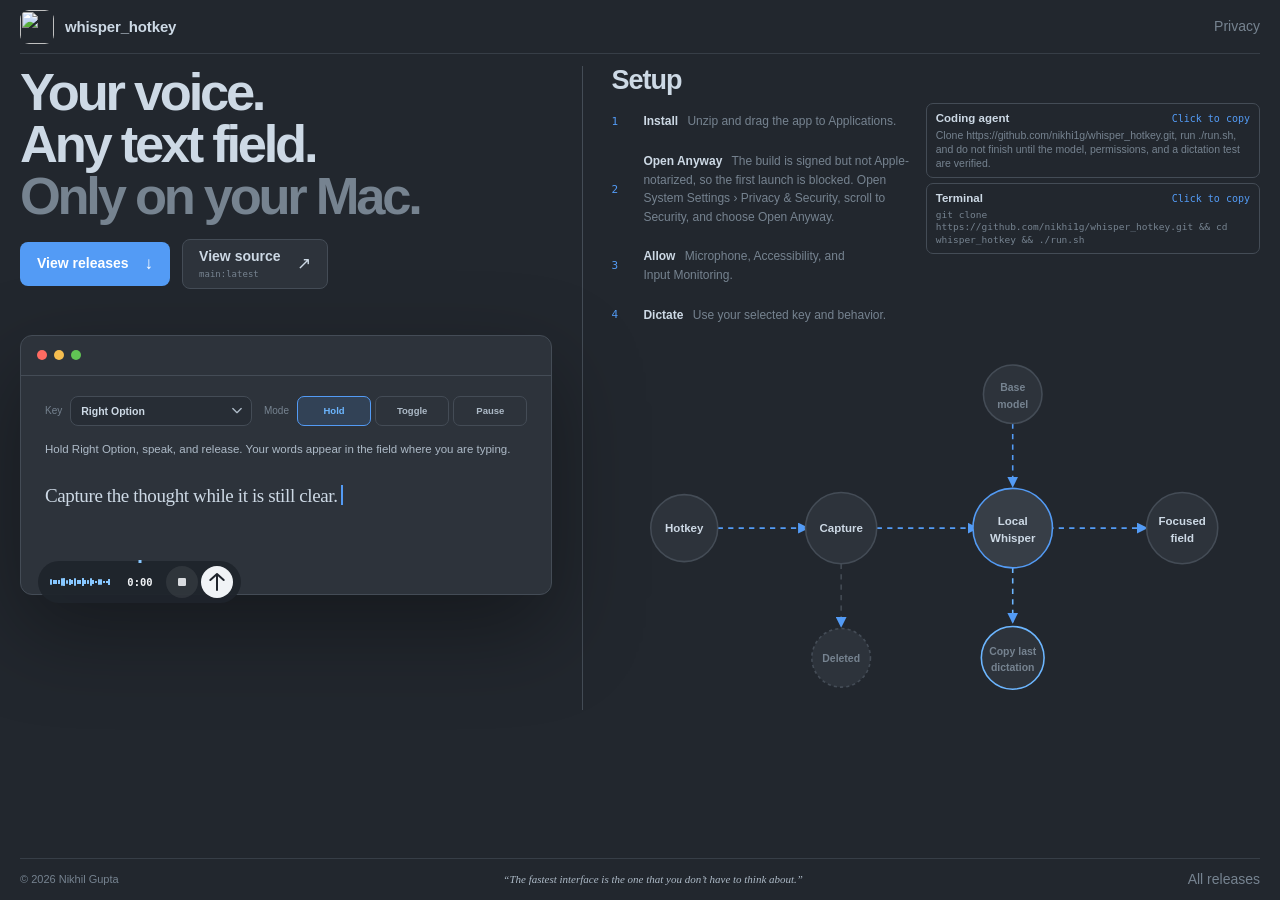
==== site/index.html @ 8dbf5172 "release: 3.2.3 publishes an installable download macOS 15 and later block an unnotarized disk image " ====
<!doctype html>
<html lang="en">
<head>
  <meta charset="utf-8">
  <meta name="viewport" content="width=device-width, initial-scale=1">
  <meta name="theme-color" content="#22272e">
  <meta name="description" content="Private, local hold-to-dictate for Apple Silicon Macs. Download whisper_hotkey for macOS or view the source on GitHub.">
  <meta property="og:title" content="whisper_hotkey: private local dictation for macOS">
  <meta property="og:description" content="Hold a key, speak, and insert text anywhere. Audio never leaves your Mac.">
  <meta property="og:type" content="website">
  <meta property="og:url" content="https://nikhi1g.github.io/whisper_hotkey/">
  <meta property="og:image" content="https://nikhi1g.github.io/whisper_hotkey/assets/icon.png">
  <title>whisper_hotkey: private local dictation for macOS</title>
  <link rel="icon" href="./assets/icon.png">
  <link rel="stylesheet" href="./styles.css?v=compact-23">
  <script src="./app.js?v=compact-23" defer></script>
</head>
<body>
  <a class="skip-link" href="#main">Skip to content</a>
  <header class="site-header" aria-label="Primary navigation">
    <a class="brand" href="./" aria-label="whisper_hotkey home">
      <img src="./assets/icon.png" alt="" width="34" height="34">
      <span>whisper_hotkey</span>
    </a>
    <nav>
      <a href="https://github.com/nikhi1g/whisper_hotkey/blob/main/purpose.md" target="_blank" rel="noopener noreferrer">Privacy</a>
    </nav>
  </header>

  <main class="page-shell" id="main">
    <section class="hero" aria-labelledby="hero-title">
      <div class="hero-copy">
        <h1 id="hero-title">Your voice.<br>Any text field.<br><span>Only on your Mac.</span></h1>
        <div class="hero-actions">
          <a class="button button-primary" data-download-button href="https://github.com/nikhi1g/whisper_hotkey/releases" target="_blank" rel="noopener noreferrer">
            <span data-download-label>View releases</span>
            <span class="button-arrow" aria-hidden="true">↓</span>
          </a>
          <a class="button button-secondary source-button" data-source-button href="https://github.com/nikhi1g/whisper_hotkey/tree/main" target="_blank" rel="noopener noreferrer">
            <span class="source-label">View source <small data-source-revision>main:latest</small></span>
            <span class="button-arrow" aria-hidden="true">↗</span>
          </a>
        </div>
      </div>

      <div class="product-stage" aria-label="Interactive whisper_hotkey dictation demo">
        <div class="document-window">
          <div class="window-bar" aria-hidden="true">
            <span></span><span></span><span></span>
          </div>
          <div class="document-body">
            <div class="demo-settings" aria-label="Demo settings">
              <div class="key-field">
                <span>Key</span>
                <div class="key-picker" data-key-picker>
                  <button class="key-trigger" data-demo-key type="button" aria-label="Dictation key" aria-haspopup="listbox" aria-expanded="false" aria-controls="demo-key-options">
                    <span data-demo-key-label>Right Option</span>
                    <svg viewBox="0 0 12 8" aria-hidden="true"><path d="m1 1 5 5 5-5"></path></svg>
                  </button>
                  <ul class="key-options" data-demo-key-options id="demo-key-options" role="listbox" aria-label="Dictation key" hidden>
                    <li data-hotkey-option="right-option" role="option" aria-selected="true" tabindex="-1">Right Option</li>
                    <li data-hotkey-option="right-command" role="option" aria-selected="false" tabindex="-1">Right Command</li>
                    <li data-hotkey-option="left-command" role="option" aria-selected="false" tabindex="-1">Left Command</li>
                    <li data-hotkey-option="right-shift" role="option" aria-selected="false" tabindex="-1">Right Shift</li>
                    <li data-hotkey-option="left-shift" role="option" aria-selected="false" tabindex="-1">Left Shift</li>
                    <li data-hotkey-option="left-option" role="option" aria-selected="false" tabindex="-1">Left Option</li>
                    <li data-hotkey-option="right-control" role="option" aria-selected="false" tabindex="-1">Right Control</li>
                    <li data-hotkey-option="left-control" role="option" aria-selected="false" tabindex="-1">Left Control</li>
                    <li data-hotkey-option="caps-lock" role="option" aria-selected="false" tabindex="-1">Caps Lock</li>
                    <li data-hotkey-option="fn-globe" role="option" aria-selected="false" tabindex="-1">Fn / Globe</li>
                  </ul>
                </div>
              </div>
              <div class="mode-field">
                <span>Mode</span>
                <div class="mode-chips" role="radiogroup" aria-label="Input behavior">
                  <button type="button" data-demo-behavior="hold" role="radio" aria-checked="true">Hold</button>
                  <button type="button" data-demo-behavior="toggle" role="radio" aria-checked="false">Toggle</button>
                  <button type="button" data-demo-behavior="pause" role="radio" aria-checked="false">Pause</button>
                </div>
              </div>
            </div>
            <p class="demo-instruction" data-demo-instruction>
              Hold Right Option, speak, and release. Your words appear in the field where you are typing.
            </p>
            <p class="typed-line" aria-live="polite"><span data-demo-output>Capture the thought while it is still clear.</span><span class="caret"></span></p>
          </div>
        </div>
        <div class="listening-badge is-listening" data-demo-badge role="group" aria-label="Listening. Use Stop and Insert or Send.">
          <span class="badge-marker" aria-hidden="true"></span>
          <svg class="activity-trail" viewBox="0 0 203 42" preserveAspectRatio="none" aria-hidden="true">
            <path pathLength="100" d="M101.5.75H182a20.25 20.25 0 0 1 0 40.5H21a20.25 20.25 0 0 1 0-40.5h80.5Z"></path>
          </svg>
          <span class="waveform" aria-hidden="true">
            <b></b><b></b><b></b><b></b><b></b><b></b><b></b><b></b>
            <b></b><b></b><b></b><b></b><b></b><b></b><b></b><b></b>
            <b></b><b></b><b></b><b></b><b></b><b></b><b></b>
          </span>
          <span class="timer" data-demo-timer>0:00</span>
          <button class="hud-control hud-stop" data-demo-stop type="button" aria-label="Stop and insert"><i aria-hidden="true"></i></button>
          <button class="hud-control hud-send" data-demo-send type="button" aria-label="Send and insert a new line">
            <svg viewBox="0 0 32 32" focusable="false">
              <path d="M16 24V8M9.3 14L16 8l6.7 6"></path>
            </svg>
          </button>
        </div>
      </div>
    </section>

    <section class="overview" id="how-it-works" aria-labelledby="overview-title">
      <div class="overview-copy">
        <h2 id="overview-title">Setup</h2>
        <div class="setup-paths">
          <ol class="compact-steps">
            <li><span>1</span><p><strong>Install</strong> Unzip and drag the app to Applications.</p></li>
            <li><span>2</span><p><strong>Open Anyway</strong> The build is signed but not Apple-notarized, so the first launch is blocked. Open System Settings &rsaquo; Privacy &amp; Security, scroll to Security, and choose Open Anyway.</p></li>
            <li><span>3</span><p><strong>Allow</strong> Microphone, Accessibility, and Input Monitoring.</p></li>
            <li><span>4</span><p><strong>Dictate</strong> Use your selected key and behavior.</p></li>
          </ol>
          <div class="quick-options" aria-label="Copyable setup options">
            <button class="copy-option" type="button" data-copy-option>
              <span class="copy-option-header"><strong>Coding agent</strong><span data-copy-state aria-live="polite">Click to copy</span></span>
              <span data-copy-content>Clone https://github.com/nikhi1g/whisper_hotkey.git, run ./run.sh, and do not finish until the model, permissions, and a dictation test are verified.</span>
            </button>
            <button class="copy-option" type="button" data-copy-option>
              <span class="copy-option-header"><strong>Terminal</strong><span data-copy-state aria-live="polite">Click to copy</span></span>
              <code data-copy-content>git clone https://github.com/nikhi1g/whisper_hotkey.git &amp;&amp; cd whisper_hotkey &amp;&amp; ./run.sh</code>
            </button>
          </div>
        </div>
      </div>

      <div class="system-graph" id="privacy">
        <svg viewBox="0 0 620 350" role="img" aria-labelledby="graph-title graph-description">
          <title id="graph-title">Local dictation data flow</title>
          <desc id="graph-description">The selected hotkey starts temporary capture. Local Whisper uses the bundled model and inserts text into the focused field. Temporary audio is deleted. When enabled in Settings, Copy Last Dictation provides a clipboard fallback using only the latest successful transcript, kept in memory until the app quits.</desc>
          <defs>
            <marker id="graph-arrow" viewBox="0 0 8 8" refX="7" refY="4" markerWidth="7" markerHeight="7" orient="auto-start-reverse">
              <path d="M0 0L8 4L0 8Z"></path>
            </marker>
          </defs>
          <g class="graph-edges">
            <path d="M102 176H188"></path>
            <path d="M254 176H350"></path>
            <path d="M418 176H512"></path>
            <path d="M384 76V136"></path>
            <path class="graph-edge-muted" d="M220 210V270"></path>
            <path class="graph-edge-fallback" d="M384 214V266"></path>
          </g>
          <g class="graph-node" transform="translate(70 176)">
            <circle r="32"></circle><text y="4">Hotkey</text>
          </g>
          <g class="graph-node" transform="translate(220 176)">
            <circle r="34"></circle><text y="4">Capture</text>
          </g>
          <g class="graph-node graph-node-primary" transform="translate(384 176)">
            <circle r="38"></circle><text y="-3">Local</text><text y="13">Whisper</text>
          </g>
          <g class="graph-node" transform="translate(546 176)">
            <circle r="34"></circle><text y="-3">Focused</text><text y="13">field</text>
          </g>
          <g class="graph-node graph-node-small" transform="translate(384 48)">
            <circle r="28"></circle><text y="-3">Base</text><text y="13">model</text>
          </g>
          <g class="graph-node graph-node-small graph-node-muted" transform="translate(220 300)">
            <circle r="28"></circle><text y="4">Deleted</text>
          </g>
          <g class="graph-node graph-node-small graph-node-fallback" transform="translate(384 300)">
            <circle r="30"></circle><text y="-3">Copy last</text><text y="13">dictation</text>
          </g>
        </svg>
      </div>
    </section>
  </main>

  <footer>
    <span>© <span id="year"></span> Nikhil Gupta</span>
    <span class="footer-center">
      <em>“The fastest interface is the one that you don’t have to think about.”</em>
    </span>
    <a href="https://github.com/nikhi1g/whisper_hotkey/releases" target="_blank" rel="noopener noreferrer">All releases</a>
  </footer>
</body>
</html>
---- site/styles.css ----
:root {
  color-scheme: dark;
  --bg: #22272e;
  --surface: #2d333b;
  --surface-strong: #373e47;
  --line: #444c56;
  --line-soft: #373e47;
  --text: #cdd9e5;
  --muted: #768390;
  --accent: #539bf5;
  --accent-strong: #6cb6ff;
  --green: #57ab5a;
  --content: 1280px;
  font-family: -apple-system, BlinkMacSystemFont, "SF Pro Display", "Segoe UI", sans-serif;
  font-synthesis: none;
}

* { box-sizing: border-box; }

html { scroll-behavior: smooth; }

body {
  margin: 0;
  height: 100vh;
  min-height: 0;
  display: grid;
  grid-template-rows: 54px minmax(0, 1fr) 42px;
  overflow: hidden;
  background: var(--bg);
  color: var(--text);
  font-size: 16px;
  line-height: 1.55;
  -webkit-font-smoothing: antialiased;
}

a { color: inherit; }

.skip-link {
  position: fixed;
  z-index: 20;
  top: 12px;
  left: 12px;
  padding: 10px 14px;
  background: var(--text);
  color: var(--bg);
  transform: translateY(-150%);
}

.skip-link:focus { transform: translateY(0); }

.visually-hidden {
  position: absolute;
  width: 1px;
  height: 1px;
  padding: 0;
  margin: -1px;
  overflow: hidden;
  clip: rect(0, 0, 0, 0);
  white-space: nowrap;
  border: 0;
}

.site-header {
  width: min(calc(100% - 40px), var(--content));
  height: 54px;
  margin: 0 auto;
  display: flex;
  align-items: center;
  justify-content: space-between;
  border-bottom: 1px solid var(--line-soft);
}

.brand {
  display: inline-flex;
  align-items: center;
  gap: 11px;
  color: var(--text);
  font-size: 15px;
  font-weight: 650;
  letter-spacing: -0.01em;
  text-decoration: none;
}

.brand img { border-radius: 9px; }

nav { display: flex; gap: 24px; }

nav a,
footer a {
  color: var(--muted);
  font-size: 14px;
  text-decoration: none;
  transition: color 160ms ease;
}

nav a:hover,
nav a:focus-visible,
footer a:hover { color: var(--text); }

.page-shell {
  width: min(calc(100% - 40px), var(--content));
  min-height: 0;
  margin: 0 auto;
  padding: 12px 0;
  display: grid;
  grid-template-columns: minmax(390px, .88fr) minmax(440px, 1.12fr);
  align-content: start;
  align-items: start;
  gap: 30px;
  overflow: visible;
}

.hero {
  min-width: 0;
  min-height: 0;
  display: flex;
  flex-direction: column;
}

.hero-copy {
  position: relative;
  z-index: 2;
}

h1,
h2,
h3,
p { text-wrap: pretty; }

h1 {
  max-width: 650px;
  margin: 0;
  font-size: clamp(42px, 4.1vw, 62px);
  font-weight: 720;
  line-height: .99;
  letter-spacing: -.062em;
}

h1 span { color: #768390; }

.hero-actions {
  display: flex;
  align-items: center;
  gap: 12px;
  margin-top: 17px;
}

.button {
  min-height: 44px;
  padding: 0 16px;
  display: inline-flex;
  align-items: center;
  justify-content: center;
  gap: 16px;
  border: 1px solid transparent;
  border-radius: 8px;
  font-size: 14px;
  font-weight: 650;
  text-decoration: none;
  transition: background 160ms ease, border-color 160ms ease, color 160ms ease;
}

.button:focus-visible,
nav a:focus-visible { outline: 2px solid var(--accent); outline-offset: 4px; }

.button-primary { background: #539bf5; color: #fff; }
.button-primary:hover { background: #6cb6ff; }
.button-secondary { border-color: var(--line); background: #2d333b; color: #cdd9e5; }
.button-secondary:hover { border-color: #768390; background: #373e47; }
.button-arrow { font-size: 17px; }
.source-button { min-height: 50px; }
.source-label { display: flex; align-items: flex-start; flex-direction: column; line-height: 1.1; }
.source-label small { margin-top: 4px; color: var(--muted); font: 500 9px ui-monospace, SFMono-Regular, Menlo, monospace; }

.product-stage {
  position: relative;
  width: 100%;
  height: clamp(270px, 36vh, 330px);
  min-height: 270px;
  flex: none;
  margin-top: 14px;
  display: grid;
  grid-template-columns: minmax(0, 1fr);
  place-items: center;
}

.document-window {
  position: relative;
  min-width: 0;
  width: 100%;
  max-width: 580px;
  min-height: 260px;
  border: 1px solid #444c56;
  border-radius: 12px;
  background: #2d333b;
  color: #cdd9e5;
  box-shadow: 0 35px 90px rgb(0 0 0 / 36%);
}

.window-bar {
  height: 40px;
  padding: 0 16px;
  display: flex;
  align-items: center;
  gap: 7px;
  border-bottom: 1px solid #444c56;
}

.window-bar span { width: 10px; height: 10px; border-radius: 50%; background: #636e7b; }
.window-bar span:first-child { background: #ff6b62; }
.window-bar span:nth-child(2) { background: #f5bd4f; }
.window-bar span:nth-child(3) { background: #61c454; }
.window-bar b { margin-left: auto; margin-right: auto; color: #768390; font-size: 12px; font-weight: 600; }

.document-body { padding: 20px 24px 70px; }
.demo-settings { display: grid; grid-template-columns: minmax(0, .88fr) minmax(0, 1.12fr); align-items: center; gap: 12px; }
.key-field,
.mode-field { min-width: 0; display: flex; align-items: center; gap: 8px; color: var(--muted); font-size: 10px; }
.key-picker { position: relative; min-width: 0; flex: 1; }
.key-trigger {
  width: 100%;
  height: 30px;
  padding: 0 30px 0 10px;
  border: 1px solid var(--line);
  border-radius: 8px;
  background: #272d35;
  color: var(--text);
  font: 600 10.5px -apple-system, BlinkMacSystemFont, "SF Pro Text", sans-serif;
  text-align: left;
  cursor: pointer;
  transition: background 150ms ease, border-color 150ms ease, box-shadow 150ms ease;
}
.key-trigger svg { position: absolute; top: 50%; right: 10px; width: 10px; height: 7px; pointer-events: none; transform: translateY(-50%); transition: transform 150ms ease; }
.key-trigger path { fill: none; stroke: #adbac7; stroke-width: 1.6; stroke-linecap: round; stroke-linejoin: round; }
.key-trigger:hover { border-color: var(--muted); background: #2d333b; }
.key-trigger:focus-visible { outline: 2px solid var(--accent); outline-offset: 2px; }
.key-trigger[aria-expanded="true"] { border-color: var(--accent); background: #2d333b; box-shadow: 0 0 0 3px rgb(83 155 245 / 10%); }
.key-trigger[aria-expanded="true"] svg { transform: translateY(-50%) rotate(180deg); }
.key-options {
  position: absolute;
  z-index: 12;
  top: calc(100% + 6px);
  left: 0;
  width: max(100%, 162px);
  max-height: min(310px, 52vh);
  margin: 0;
  padding: 5px;
  overflow-y: auto;
  border: 1px solid var(--line);
  border-radius: 10px;
  background: rgb(39 45 53 / 98%);
  box-shadow: 0 18px 45px rgb(0 0 0 / 42%), 0 0 0 1px rgb(255 255 255 / 2%);
  list-style: none;
  transform-origin: top left;
  animation: key-menu-in 130ms cubic-bezier(.22, 1, .36, 1);
  scrollbar-width: thin;
  scrollbar-color: var(--line) transparent;
}
.key-options[hidden] { display: none; }
.key-options li {
  position: relative;
  min-height: 27px;
  padding: 5px 28px 5px 9px;
  display: flex;
  align-items: center;
  border-radius: 6px;
  color: #adbac7;
  font: 550 10.5px -apple-system, BlinkMacSystemFont, "SF Pro Text", sans-serif;
  cursor: pointer;
  outline: none;
}
.key-options li::after {
  content: "";
  position: absolute;
  right: 10px;
  width: 6px;
  height: 3px;
  border-bottom: 1.5px solid var(--accent-strong);
  border-left: 1.5px solid var(--accent-strong);
  opacity: 0;
  transform: translateY(-1px) rotate(-45deg);
}
.key-options li:hover,
.key-options li:focus-visible { background: var(--surface-strong); color: var(--text); }
.key-options li[aria-selected="true"] { background: rgb(83 155 245 / 14%); color: var(--accent-strong); }
.key-options li[aria-selected="true"]::after { opacity: 1; }
@keyframes key-menu-in { from { opacity: 0; transform: translateY(-4px) scale(.985); } to { opacity: 1; transform: translateY(0) scale(1); } }
.mode-chips { min-width: 0; flex: 1; display: grid; grid-template-columns: repeat(3, minmax(0, 1fr)); gap: 4px; }
.mode-chips button {
  height: 30px;
  padding: 0 7px;
  border: 1px solid var(--line);
  border-radius: 7px;
  background: transparent;
  color: #adbac7;
  font: 600 9.5px -apple-system, BlinkMacSystemFont, "SF Pro Text", sans-serif;
  cursor: pointer;
  transition: background 150ms ease, border-color 150ms ease, color 150ms ease;
}
.mode-chips button:hover { border-color: var(--muted); color: var(--text); }
.mode-chips button[aria-checked="true"] { border-color: var(--accent); background: rgb(83 155 245 / 14%); color: var(--accent-strong); }
.mode-chips button:focus-visible { outline: 2px solid var(--accent); outline-offset: 2px; }
.mode-chips button:disabled { border-color: var(--line-soft); color: #636e7b; cursor: not-allowed; opacity: .55; }
.demo-instruction {
  min-height: 2.8em;
  margin: 15px 0 10px;
  color: #adbac7;
  font-size: 11.5px;
  line-height: 1.4;
}
.typed-line { max-width: 450px; margin: 0; font-family: ui-serif, Georgia, serif; font-size: 19px; line-height: 1.35; letter-spacing: -.02em; }
.caret { display: inline-block; width: 2px; height: 1.08em; margin-left: 3px; vertical-align: -3px; background: #539bf5; }

.listening-badge {
  position: absolute;
  z-index: 3;
  bottom: 24px;
  left: 18px;
  width: 203px;
  height: 42px;
  padding: 0 8px;
  display: grid;
  grid-template-columns: 68px 46px 32px 32px;
  align-items: center;
  gap: 3px;
  border-radius: 21px;
  background: rgb(31 36 44 / 95%);
}

.badge-marker { position: absolute; top: -1px; left: 50%; width: 3px; height: 3px; background: #87c7ff; transform: translateX(-50%); }
.activity-trail { position: absolute; inset: 0; width: 100%; height: 100%; overflow: visible; opacity: 0; pointer-events: none; }
.activity-trail path {
  fill: none;
  stroke: #87c7ff;
  stroke-width: 1.25;
  stroke-linecap: round;
  stroke-dasharray: 3.4 96.6;
  vector-effect: non-scaling-stroke;
}
.listening-badge.is-cycle-progress .badge-marker { opacity: 0; }
.listening-badge.is-cycle-progress .activity-trail { opacity: 1; }
.listening-badge.is-cycle-progress.is-trail-complete .badge-marker { opacity: 1; }
.listening-badge.is-cycle-progress.is-trail-complete .activity-trail { opacity: 0; }
.listening-badge.is-cycle-progress .activity-trail path {
  animation-name: trail-flow;
  animation-duration: var(--demo-trail-duration, 1110ms);
  animation-timing-function: linear;
  animation-iteration-count: 1;
  animation-fill-mode: forwards;
}
.listening-badge.is-transcribing .hud-control { pointer-events: none; }
.waveform { width: 68px; height: 20px; display: flex; align-items: center; justify-content: center; gap: 1.05px; transform-origin: center; transition: transform 150ms ease; }
.waveform.is-silent { transform: scaleY(.12); }
.waveform b {
  width: 1.6px;
  height: 18px;
  flex: 0 0 1.6px;
  border-radius: 1px;
  background: #87c7ff;
  transform: scaleY(var(--wave-a, .3));
  transform-origin: center;
  animation: waveform-noise var(--wave-duration, 760ms) linear infinite;
  animation-delay: var(--wave-delay, 0ms);
  will-change: transform;
}
.timer { color: #f0f3f6; font: 600 10.5px ui-monospace, SFMono-Regular, Menlo, monospace; text-align: center; }

.hud-control { width: 32px; height: 32px; padding: 0; display: grid; place-items: center; border: 0; border-radius: 50%; cursor: pointer; transition: background 120ms ease, opacity 120ms ease, transform 120ms ease; }
.hud-stop { background: rgb(240 243 246 / 8%); }
.hud-stop:hover { background: rgb(240 243 246 / 14%); }
.hud-stop i { width: 8px; height: 8px; border-radius: 1.3px; background: rgb(240 243 246 / 88%); }
.hud-send { background: #f0f3f6; }
.hud-send:hover { background: #fff; }
.hud-control:focus-visible { outline: 2px solid var(--accent); outline-offset: 2px; }
.hud-control.is-pressed { transform: scale(.86); }
.hud-send svg { width: 32px; height: 32px; }
.hud-send path { fill: none; stroke: #1f242c; stroke-width: 2; stroke-linecap: round; stroke-linejoin: round; }

.overview {
  min-width: 0;
  min-height: 0;
  padding-left: 28px;
  display: flex;
  flex-direction: column;
  gap: 12px;
  border-left: 1px solid var(--line);
}

h2 { margin: 0; font-size: 27px; font-weight: 690; line-height: 1.05; letter-spacing: -.035em; }

.setup-paths { margin-top: 10px; display: grid; grid-template-columns: minmax(0, 1fr) minmax(0, 1.12fr); align-items: start; gap: 16px; }
.compact-steps { margin: 0; padding: 0; display: grid; gap: 5px; list-style: none; }
.compact-steps li { display: grid; grid-template-columns: 24px 1fr; gap: 8px; align-items: center; padding: 8px 0; }
.compact-steps span { color: var(--accent); font: 11px ui-monospace, SFMono-Regular, Menlo, monospace; }
.compact-steps p { margin: 0; color: var(--muted); font-size: 12px; }
.compact-steps strong { margin-right: 6px; color: var(--text); }

.quick-options { margin-top: -1px; display: grid; gap: 5px; }
.copy-option {
  width: 100%;
  padding: 7px 9px;
  border: 1px solid var(--line);
  border-radius: 7px;
  background: transparent;
  color: var(--muted);
  font: inherit;
  font-size: 10.5px;
  line-height: 1.3;
  text-align: left;
  cursor: pointer;
  transition: border-color 160ms ease, background 160ms ease;
}
.copy-option:hover { border-color: var(--muted); background: rgb(205 217 229 / 3%); }
.copy-option:focus-visible { outline: 2px solid var(--accent); outline-offset: 3px; }
.copy-option-header { margin-bottom: 3px; display: flex; align-items: center; justify-content: space-between; gap: 12px; }
.copy-option-header strong { color: var(--text); font-size: 11.5px; }
.copy-option-header span { color: var(--accent); font: 10px ui-monospace, SFMono-Regular, Menlo, monospace; }
.copy-option code { display: block; color: var(--muted); font: 9.5px/1.3 ui-monospace, SFMono-Regular, Menlo, monospace; overflow-wrap: anywhere; }

.system-graph { min-width: 0; min-height: 0; flex: none; }
.system-graph svg { width: 100%; height: auto; display: block; }
.graph-edges path { fill: none; stroke: var(--accent); stroke-width: 1.5; marker-end: url(#graph-arrow); stroke-dasharray: 5 5; animation: graph-flow 1.8s linear infinite; }
.graph-edges .graph-edge-muted { stroke: var(--line); }
.graph-edges .graph-edge-fallback { stroke: var(--accent-strong); }
#graph-arrow path { fill: var(--accent); }
.graph-node circle { fill: var(--surface); stroke: var(--line); stroke-width: 1.5; }
.graph-node-primary circle { fill: var(--surface-strong); stroke: var(--accent); }
.graph-node-muted circle { stroke-dasharray: 3 3; }
.graph-node-fallback circle { stroke: var(--accent-strong); }
.graph-node text { fill: var(--text); font: 600 11px -apple-system, BlinkMacSystemFont, "Segoe UI", sans-serif; text-anchor: middle; }
.graph-node-small text { fill: var(--muted); font-size: 10px; }
footer {
  width: min(calc(100% - 40px), var(--content));
  min-height: 42px;
  margin: 0 auto;
  display: grid;
  grid-template-columns: auto minmax(0, 1fr) auto;
  align-items: center;
  gap: 22px;
  border-top: 1px solid var(--line-soft);
  color: #768390;
  font-size: 11px;
}

.footer-center { min-width: 0; display: grid; justify-items: center; line-height: 1.25; text-align: center; }
.footer-center em { color: #adbac7; font-family: ui-serif, Georgia, serif; font-size: 11px; }
.footer-center small { color: var(--muted); font-size: 8.5px; }

@keyframes graph-flow { to { stroke-dashoffset: -20; } }
@keyframes trail-flow {
  0% { stroke-dashoffset: 0; opacity: 1; }
  99.8% { opacity: 1; }
  100% { stroke-dashoffset: -100; opacity: 0; }
}
@keyframes waveform-noise {
  0%, 100% { transform: scaleY(var(--wave-a, .3)); }
  17% { transform: scaleY(var(--wave-b, .76)); }
  34% { transform: scaleY(var(--wave-c, .42)); }
  52% { transform: scaleY(var(--wave-d, .92)); }
  71% { transform: scaleY(var(--wave-e, .36)); }
  87% { transform: scaleY(var(--wave-f, .68)); }
}

@media (max-width: 920px) {
  body { height: auto; min-height: 100vh; display: block; overflow: auto; }
  .page-shell { width: min(calc(100% - 40px), var(--content)); padding: 0; display: block; overflow: visible; }
  .hero { padding: 52px 0; }
  .product-stage { min-height: 360px; }
  .overview { padding: 48px 0; gap: 30px; border-top: 1px solid var(--line); border-left: 0; }
  .overview-copy { max-width: 680px; }
  .setup-paths { gap: 24px; }
  .compact-steps li { padding: 12px 0; }
  .compact-steps p { font-size: 14px; }
  .system-graph { width: 100%; max-width: 680px; min-height: 390px; }
  .system-graph svg { height: auto; }
  footer { min-height: 74px; }
}

@media (max-width: 640px) {
  body { overflow-x: hidden; }
  .site-header { height: 64px; }
  nav a:first-child { display: none; }
  h1 { max-width: 100%; font-size: clamp(42px, 12.5vw, 50px); letter-spacing: -.055em; }
  .page-shell { width: min(calc(100% - 32px), var(--content)); }
  .hero { padding: 44px 0 42px; }
  .hero-actions { align-items: stretch; flex-direction: column; }
  .button { width: 100%; }
  .product-stage { min-height: 370px; margin-top: 18px; }
  .document-window { min-height: 300px; }
  .document-body { padding: 22px 20px 76px; }
  .demo-settings { grid-template-columns: 1fr; gap: 8px; }
  .key-field,
  .mode-field { justify-content: space-between; }
  .key-picker,
  .mode-chips { width: min(230px, calc(100% - 44px)); flex: 0 1 auto; }
  .demo-instruction { font-size: 12px; }
  .typed-line { font-size: 19px; }
  .listening-badge { left: 10px; bottom: 30px; }
  .overview { min-height: 0; padding: 44px 0; }
  .setup-paths { grid-template-columns: 1fr; }
  .system-graph { margin: 0 -10px; }
  footer { padding: 28px 0; display: flex; align-items: flex-start; flex-direction: column; }
  .footer-center { justify-items: start; text-align: left; }
}

@media (min-width: 921px) and (max-height: 700px) {
  body { grid-template-rows: 50px minmax(0, 1fr) 32px; }
  .site-header { height: 50px; }
  .page-shell { padding: 8px 0; gap: 24px; }
  h1 { font-size: clamp(36px, 3.6vw, 48px); }
  .hero-actions { margin-top: 10px; }
  .button { min-height: 38px; font-size: 12px; }
  .product-stage { height: 220px; min-height: 220px; margin-top: 8px; }
  .document-window { min-height: 210px; }
  .window-bar { height: 32px; }
  .document-body { padding: 13px 20px 56px; }
  .demo-instruction { min-height: 2.4em; margin: 8px 0 5px; font-size: 9.5px; }
  .typed-line { font-size: 15px; }
  .listening-badge { bottom: 12px; transform: scale(.9); transform-origin: left bottom; }
  .overview { padding-left: 24px; gap: 8px; }
  h2 { font-size: 23px; }
  .compact-steps { margin-top: 6px; }
  .compact-steps li { padding: 5px 0; }
  .system-graph { width: min(100%, 560px); align-self: center; }
  footer { min-height: 32px; }
}

@media (prefers-reduced-motion: reduce) {
  html { scroll-behavior: auto; }
  *, *::before, *::after { animation-duration: .01ms !important; animation-iteration-count: 1 !important; transition-duration: .01ms !important; }
}
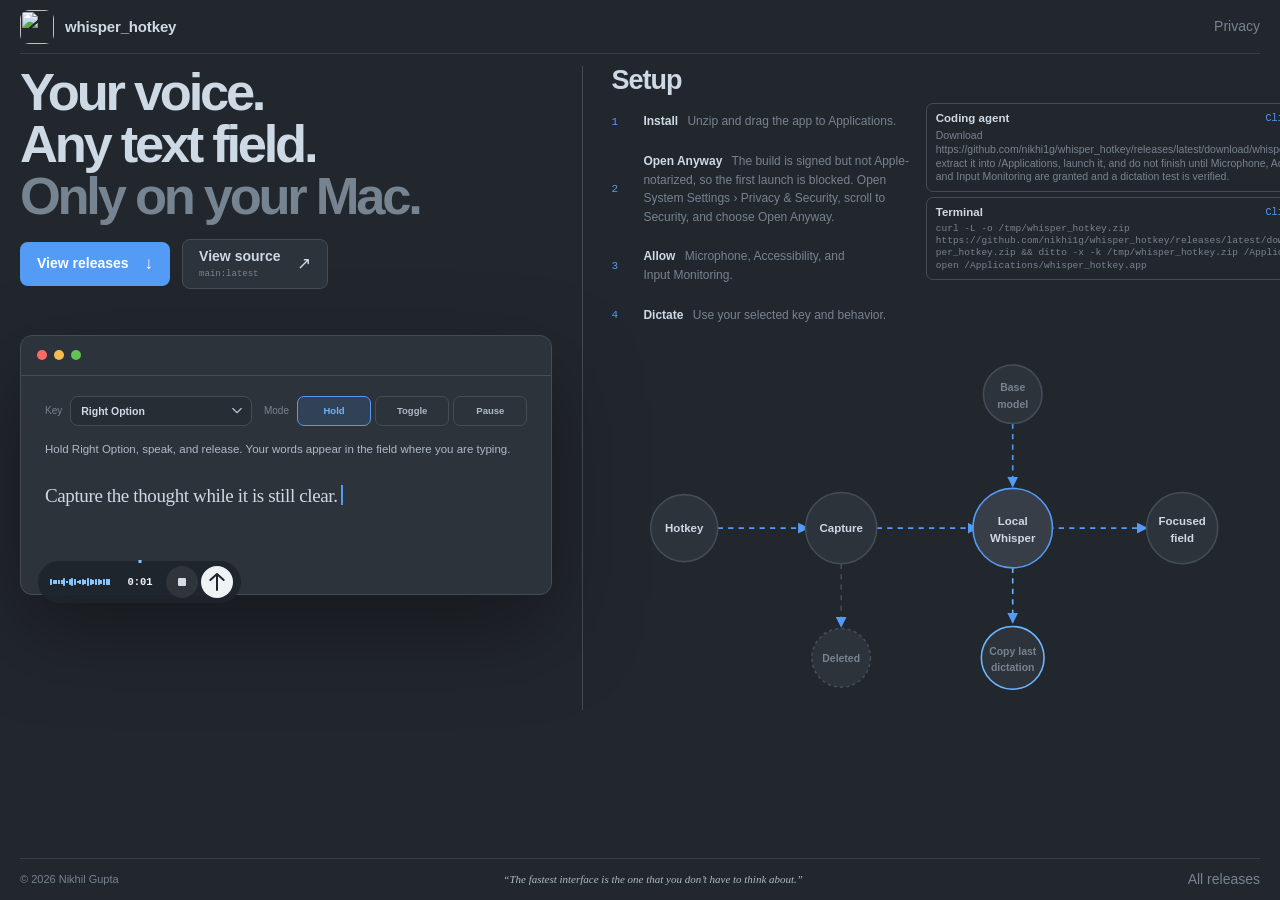
==== commit 4fc30e48: "site: point the setup options at the direct download The two copyable setup options described the so" ====
--- a/site/index.html
+++ b/site/index.html
@@ -120,11 +120,11 @@
           <div class="quick-options" aria-label="Copyable setup options">
             <button class="copy-option" type="button" data-copy-option>
               <span class="copy-option-header"><strong>Coding agent</strong><span data-copy-state aria-live="polite">Click to copy</span></span>
-              <span data-copy-content>Clone https://github.com/nikhi1g/whisper_hotkey.git, run ./run.sh, and do not finish until the model, permissions, and a dictation test are verified.</span>
+              <span data-copy-content>Download https://github.com/nikhi1g/whisper_hotkey/releases/latest/download/whisper_hotkey.zip, extract it into /Applications, launch it, and do not finish until Microphone, Accessibility, and Input Monitoring are granted and a dictation test is verified.</span>
             </button>
             <button class="copy-option" type="button" data-copy-option>
               <span class="copy-option-header"><strong>Terminal</strong><span data-copy-state aria-live="polite">Click to copy</span></span>
-              <code data-copy-content>git clone https://github.com/nikhi1g/whisper_hotkey.git &amp;&amp; cd whisper_hotkey &amp;&amp; ./run.sh</code>
+              <code data-copy-content>curl -L -o /tmp/whisper_hotkey.zip https://github.com/nikhi1g/whisper_hotkey/releases/latest/download/whisper_hotkey.zip &amp;&amp; ditto -x -k /tmp/whisper_hotkey.zip /Applications &amp;&amp; open /Applications/whisper_hotkey.app</code>
             </button>
           </div>
         </div>
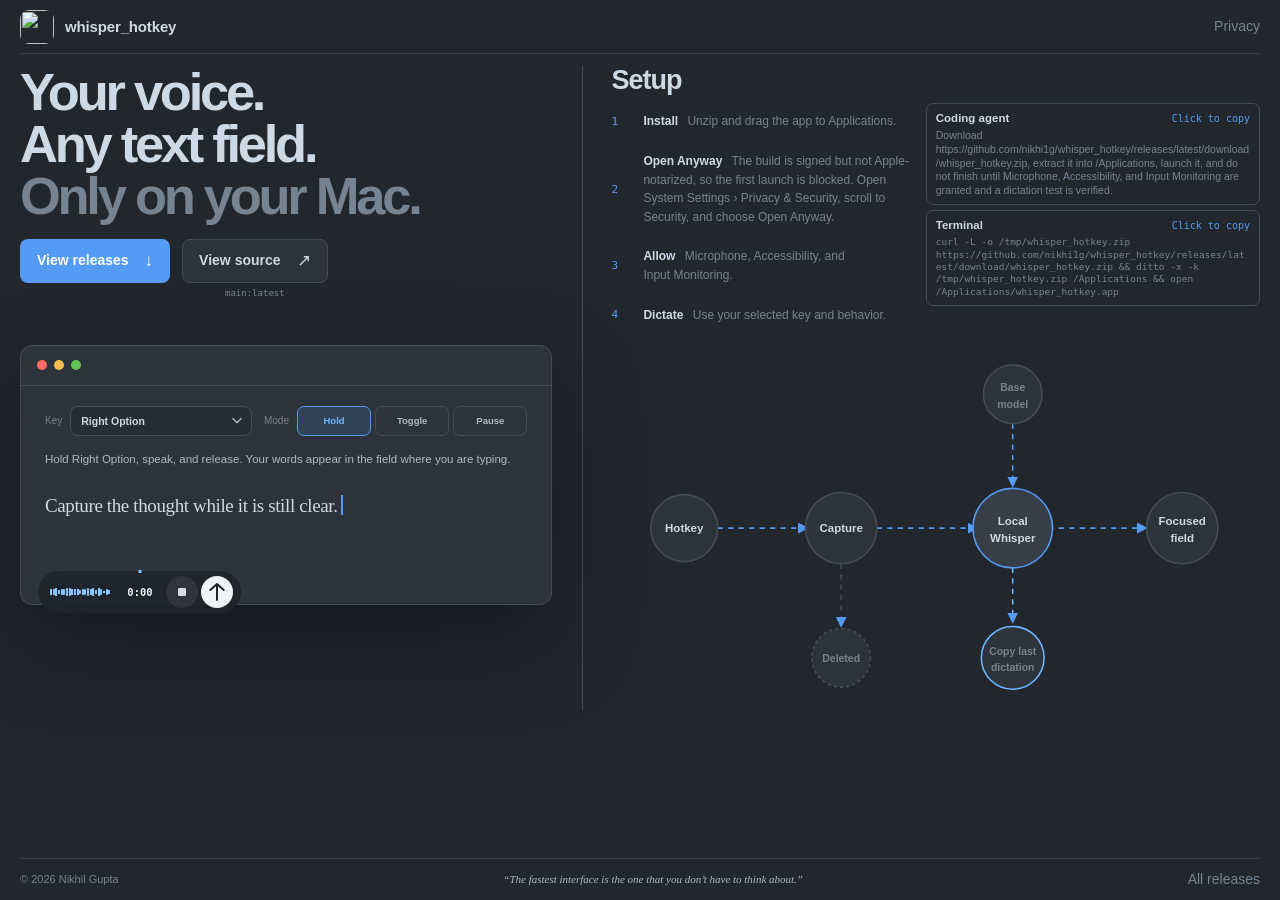
==== commit f40e9591: "site: move the build metadata below the action buttons The commit revision sat inside the View sourc" ====
--- a/site/index.html
+++ b/site/index.html
@@ -32,14 +32,20 @@
       <div class="hero-copy">
         <h1 id="hero-title">Your voice.<br>Any text field.<br><span>Only on your Mac.</span></h1>
         <div class="hero-actions">
-          <a class="button button-primary" data-download-button href="https://github.com/nikhi1g/whisper_hotkey/releases" target="_blank" rel="noopener noreferrer">
-            <span data-download-label>View releases</span>
-            <span class="button-arrow" aria-hidden="true">↓</span>
-          </a>
-          <a class="button button-secondary source-button" data-source-button href="https://github.com/nikhi1g/whisper_hotkey/tree/main" target="_blank" rel="noopener noreferrer">
-            <span class="source-label">View source <small data-source-revision>main:latest</small></span>
-            <span class="button-arrow" aria-hidden="true">↗</span>
-          </a>
+          <div class="hero-action">
+            <a class="button button-primary" data-download-button href="https://github.com/nikhi1g/whisper_hotkey/releases" target="_blank" rel="noopener noreferrer">
+              <span data-download-label>View releases</span>
+              <span class="button-arrow" aria-hidden="true">↓</span>
+            </a>
+            <small class="action-note" data-download-version></small>
+          </div>
+          <div class="hero-action">
+            <a class="button button-secondary source-button" data-source-button href="https://github.com/nikhi1g/whisper_hotkey/tree/main" target="_blank" rel="noopener noreferrer">
+              <span class="source-label">View source</span>
+              <span class="button-arrow" aria-hidden="true">↗</span>
+            </a>
+            <small class="action-note" data-source-revision>main:latest</small>
+          </div>
         </div>
       </div>
 
--- a/site/styles.css
+++ b/site/styles.css
@@ -140,9 +140,19 @@
 
 .hero-actions {
   display: flex;
-  align-items: center;
+  align-items: flex-start;
   gap: 12px;
   margin-top: 17px;
+}
+
+/* Each action is its button plus a caption beneath it, so the button itself
+   holds only its label and stays optically centered. */
+.hero-action { display: flex; flex-direction: column; align-items: center; gap: 5px; }
+.action-note {
+  color: var(--muted);
+  font: 500 9px ui-monospace, SFMono-Regular, Menlo, monospace;
+  text-align: center;
+  min-height: 11px;
 }
 
 .button {
@@ -168,9 +178,7 @@
 .button-secondary { border-color: var(--line); background: #2d333b; color: #cdd9e5; }
 .button-secondary:hover { border-color: #768390; background: #373e47; }
 .button-arrow { font-size: 17px; }
-.source-button { min-height: 50px; }
-.source-label { display: flex; align-items: flex-start; flex-direction: column; line-height: 1.1; }
-.source-label small { margin-top: 4px; color: var(--muted); font: 500 9px ui-monospace, SFMono-Regular, Menlo, monospace; }
+.source-label { line-height: 1.1; }
 
 .product-stage {
   position: relative;
@@ -415,7 +423,10 @@
 .copy-option-header { margin-bottom: 3px; display: flex; align-items: center; justify-content: space-between; gap: 12px; }
 .copy-option-header strong { color: var(--text); font-size: 11.5px; }
 .copy-option-header span { color: var(--accent); font: 10px ui-monospace, SFMono-Regular, Menlo, monospace; }
-.copy-option code { display: block; color: var(--muted); font: 9.5px/1.3 ui-monospace, SFMono-Regular, Menlo, monospace; overflow-wrap: anywhere; }
+.copy-option code { display: block; color: var(--muted); font: 9.5px/1.3 ui-monospace, SFMono-Regular, Menlo, monospace; }
+/* The copied text contains long unbreakable URLs; without this they overflow
+   the section and consume the page's right margin. */
+.copy-option [data-copy-content] { display: block; min-width: 0; overflow-wrap: anywhere; }
 
 .system-graph { min-width: 0; min-height: 0; flex: none; }
 .system-graph svg { width: 100%; height: auto; display: block; }
@@ -484,6 +495,7 @@
   .page-shell { width: min(calc(100% - 32px), var(--content)); }
   .hero { padding: 44px 0 42px; }
   .hero-actions { align-items: stretch; flex-direction: column; }
+  .hero-action { width: 100%; }
   .button { width: 100%; }
   .product-stage { min-height: 370px; margin-top: 18px; }
   .document-window { min-height: 300px; }
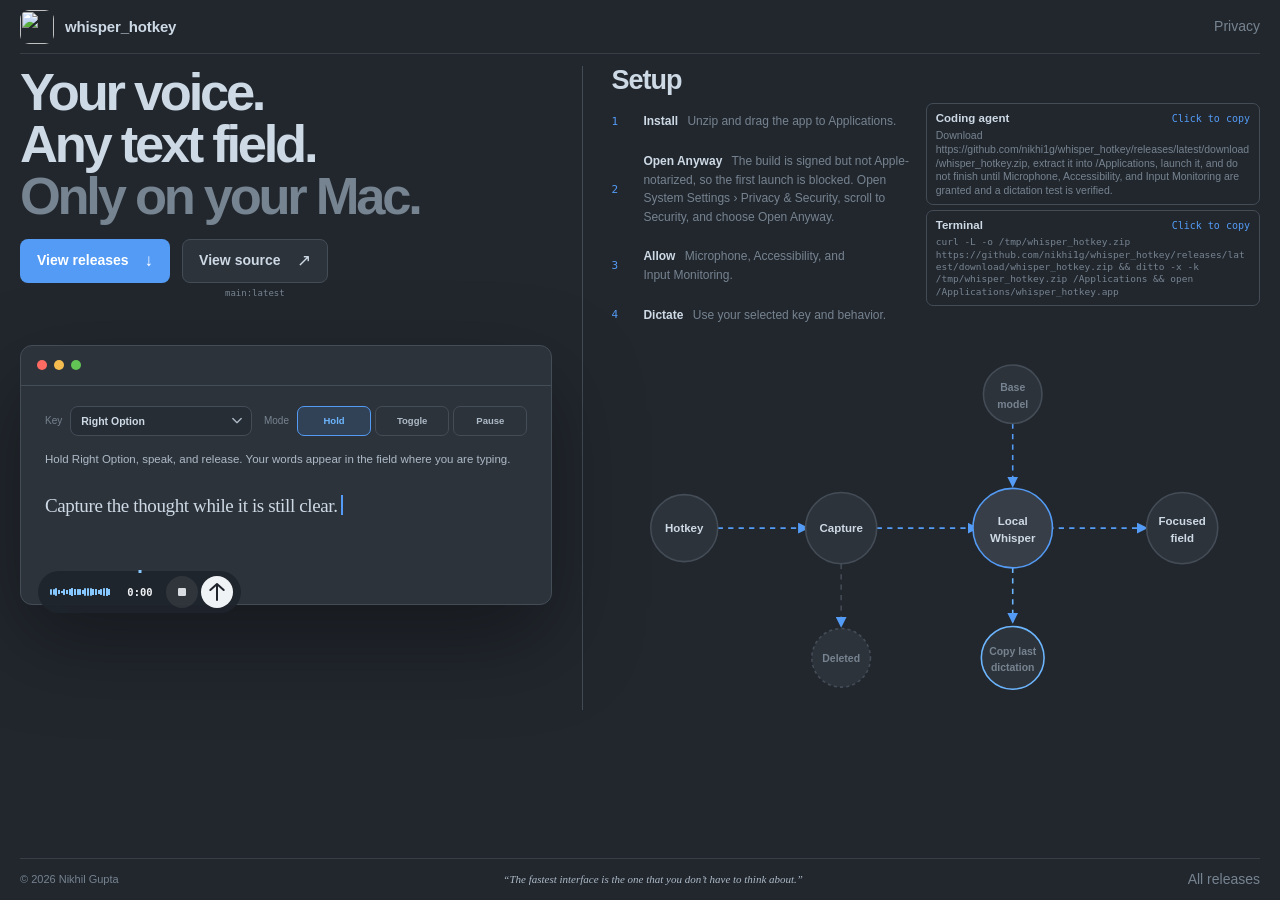
==== commit 251a0555: "site: redeploy the page when a release is published The site only redeployed when files under site/ " ====
--- a/site/index.html
+++ b/site/index.html
@@ -37,7 +37,7 @@
               <span data-download-label>View releases</span>
               <span class="button-arrow" aria-hidden="true">↓</span>
             </a>
-            <small class="action-note" data-download-version></small>
+            <small class="action-note" data-download-version>VERSION_PLACEHOLDER</small>
           </div>
           <div class="hero-action">
             <a class="button button-secondary source-button" data-source-button href="https://github.com/nikhi1g/whisper_hotkey/tree/main" target="_blank" rel="noopener noreferrer">
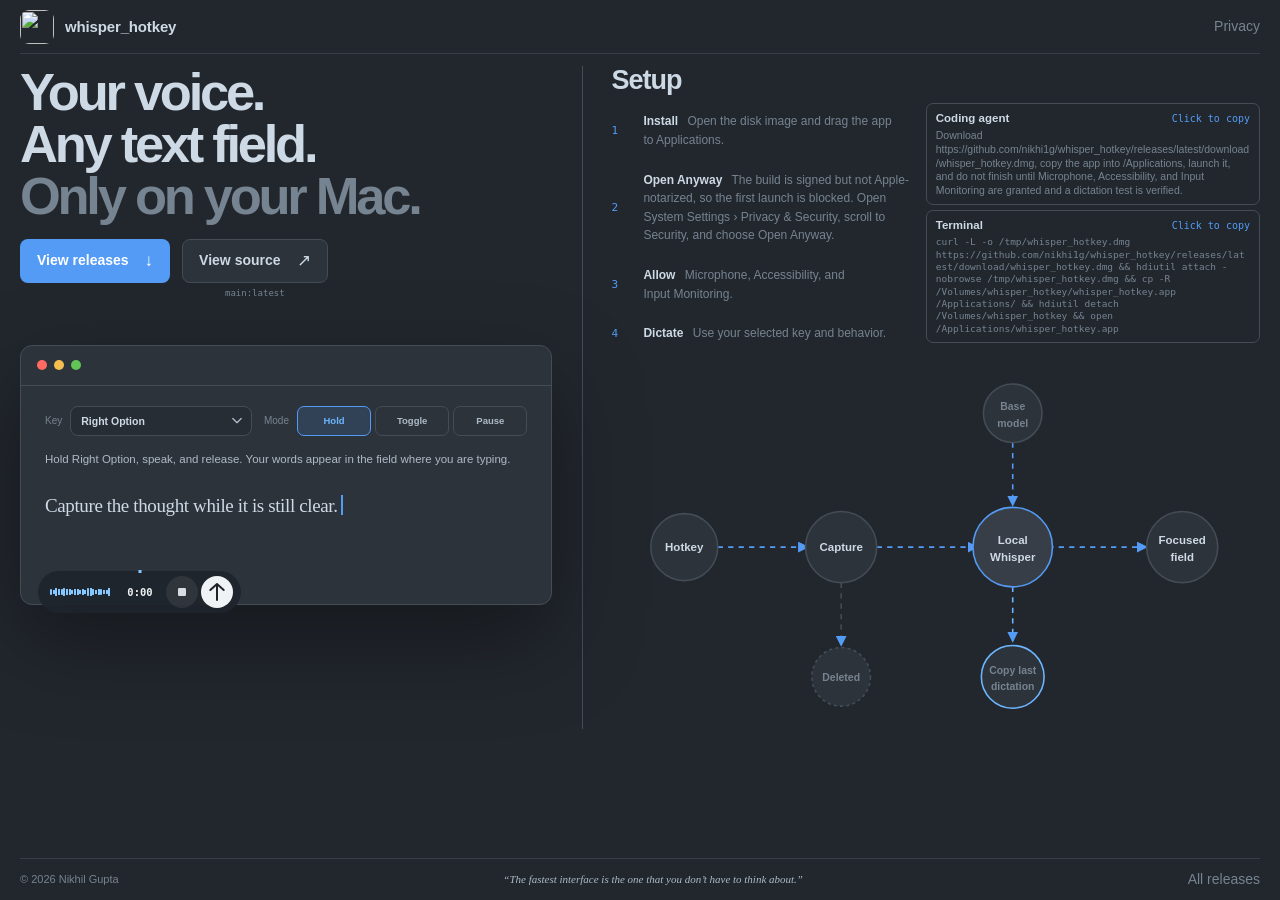
==== commit ce9055f0: "feat: in-window install progress, DMG-only releases, drop bundled Base Progress moves into Settings." ====
--- a/site/index.html
+++ b/site/index.html
@@ -118,7 +118,7 @@
         <h2 id="overview-title">Setup</h2>
         <div class="setup-paths">
           <ol class="compact-steps">
-            <li><span>1</span><p><strong>Install</strong> Unzip and drag the app to Applications.</p></li>
+            <li><span>1</span><p><strong>Install</strong> Open the disk image and drag the app to Applications.</p></li>
             <li><span>2</span><p><strong>Open Anyway</strong> The build is signed but not Apple-notarized, so the first launch is blocked. Open System Settings &rsaquo; Privacy &amp; Security, scroll to Security, and choose Open Anyway.</p></li>
             <li><span>3</span><p><strong>Allow</strong> Microphone, Accessibility, and Input Monitoring.</p></li>
             <li><span>4</span><p><strong>Dictate</strong> Use your selected key and behavior.</p></li>
@@ -126,11 +126,11 @@
           <div class="quick-options" aria-label="Copyable setup options">
             <button class="copy-option" type="button" data-copy-option>
               <span class="copy-option-header"><strong>Coding agent</strong><span data-copy-state aria-live="polite">Click to copy</span></span>
-              <span data-copy-content>Download https://github.com/nikhi1g/whisper_hotkey/releases/latest/download/whisper_hotkey.zip, extract it into /Applications, launch it, and do not finish until Microphone, Accessibility, and Input Monitoring are granted and a dictation test is verified.</span>
+              <span data-copy-content>Download https://github.com/nikhi1g/whisper_hotkey/releases/latest/download/whisper_hotkey.dmg, copy the app into /Applications, launch it, and do not finish until Microphone, Accessibility, and Input Monitoring are granted and a dictation test is verified.</span>
             </button>
             <button class="copy-option" type="button" data-copy-option>
               <span class="copy-option-header"><strong>Terminal</strong><span data-copy-state aria-live="polite">Click to copy</span></span>
-              <code data-copy-content>curl -L -o /tmp/whisper_hotkey.zip https://github.com/nikhi1g/whisper_hotkey/releases/latest/download/whisper_hotkey.zip &amp;&amp; ditto -x -k /tmp/whisper_hotkey.zip /Applications &amp;&amp; open /Applications/whisper_hotkey.app</code>
+              <code data-copy-content>curl -L -o /tmp/whisper_hotkey.dmg https://github.com/nikhi1g/whisper_hotkey/releases/latest/download/whisper_hotkey.dmg &amp;&amp; hdiutil attach -nobrowse /tmp/whisper_hotkey.dmg &amp;&amp; cp -R /Volumes/whisper_hotkey/whisper_hotkey.app /Applications/ &amp;&amp; hdiutil detach /Volumes/whisper_hotkey &amp;&amp; open /Applications/whisper_hotkey.app</code>
             </button>
           </div>
         </div>
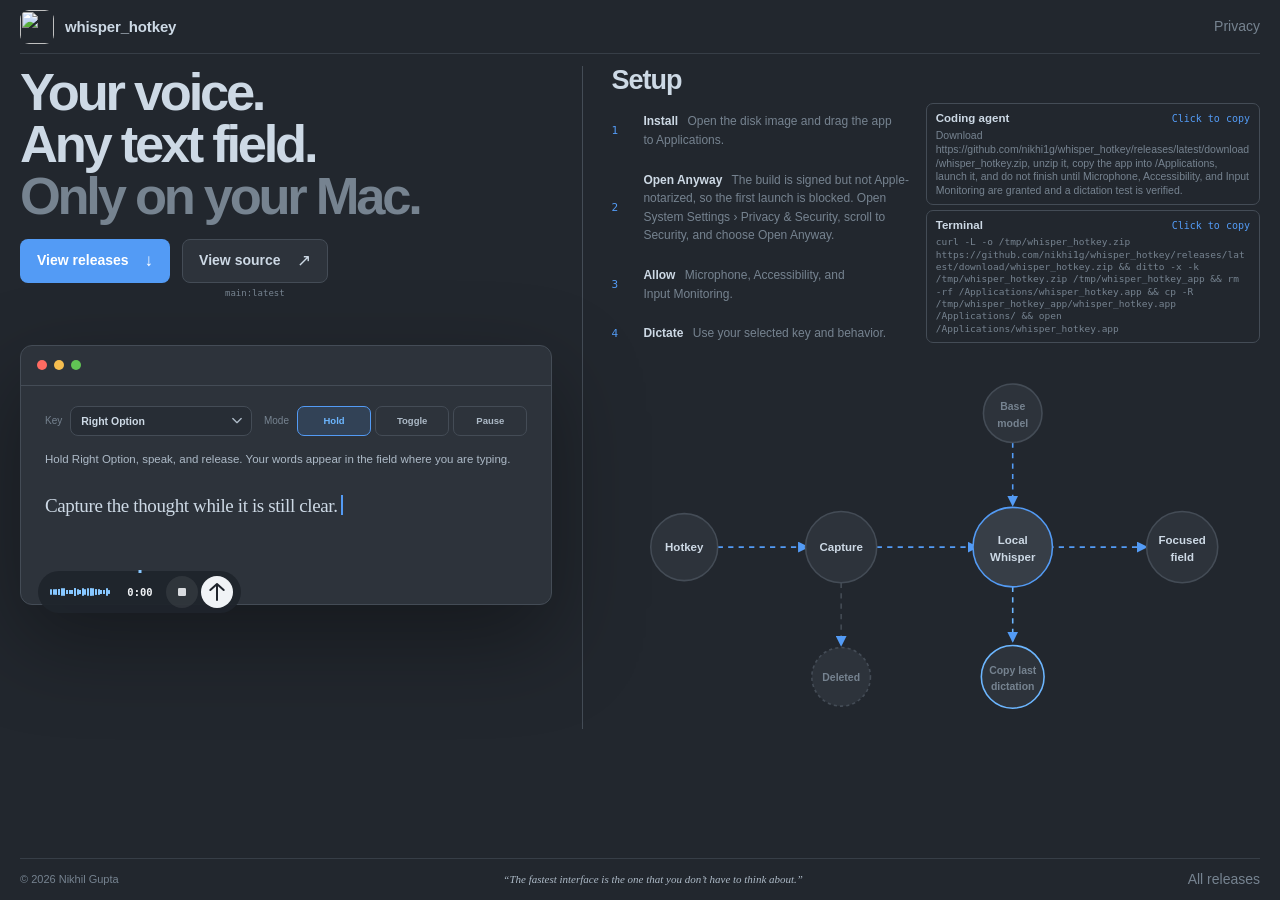
==== commit 317fced7: "release: 3.6.2 reverts the download to the ZIP 3.6.0 made the DMG the only download on the strength " ====
--- a/site/index.html
+++ b/site/index.html
@@ -126,11 +126,11 @@
           <div class="quick-options" aria-label="Copyable setup options">
             <button class="copy-option" type="button" data-copy-option>
               <span class="copy-option-header"><strong>Coding agent</strong><span data-copy-state aria-live="polite">Click to copy</span></span>
-              <span data-copy-content>Download https://github.com/nikhi1g/whisper_hotkey/releases/latest/download/whisper_hotkey.dmg, copy the app into /Applications, launch it, and do not finish until Microphone, Accessibility, and Input Monitoring are granted and a dictation test is verified.</span>
+              <span data-copy-content>Download https://github.com/nikhi1g/whisper_hotkey/releases/latest/download/whisper_hotkey.zip, unzip it, copy the app into /Applications, launch it, and do not finish until Microphone, Accessibility, and Input Monitoring are granted and a dictation test is verified.</span>
             </button>
             <button class="copy-option" type="button" data-copy-option>
               <span class="copy-option-header"><strong>Terminal</strong><span data-copy-state aria-live="polite">Click to copy</span></span>
-              <code data-copy-content>curl -L -o /tmp/whisper_hotkey.dmg https://github.com/nikhi1g/whisper_hotkey/releases/latest/download/whisper_hotkey.dmg &amp;&amp; hdiutil attach -nobrowse /tmp/whisper_hotkey.dmg &amp;&amp; cp -R /Volumes/whisper_hotkey/whisper_hotkey.app /Applications/ &amp;&amp; hdiutil detach /Volumes/whisper_hotkey &amp;&amp; open /Applications/whisper_hotkey.app</code>
+              <code data-copy-content>curl -L -o /tmp/whisper_hotkey.zip https://github.com/nikhi1g/whisper_hotkey/releases/latest/download/whisper_hotkey.zip &amp;&amp; ditto -x -k /tmp/whisper_hotkey.zip /tmp/whisper_hotkey_app &amp;&amp; rm -rf /Applications/whisper_hotkey.app &amp;&amp; cp -R /tmp/whisper_hotkey_app/whisper_hotkey.app /Applications/ &amp;&amp; open /Applications/whisper_hotkey.app</code>
             </button>
           </div>
         </div>
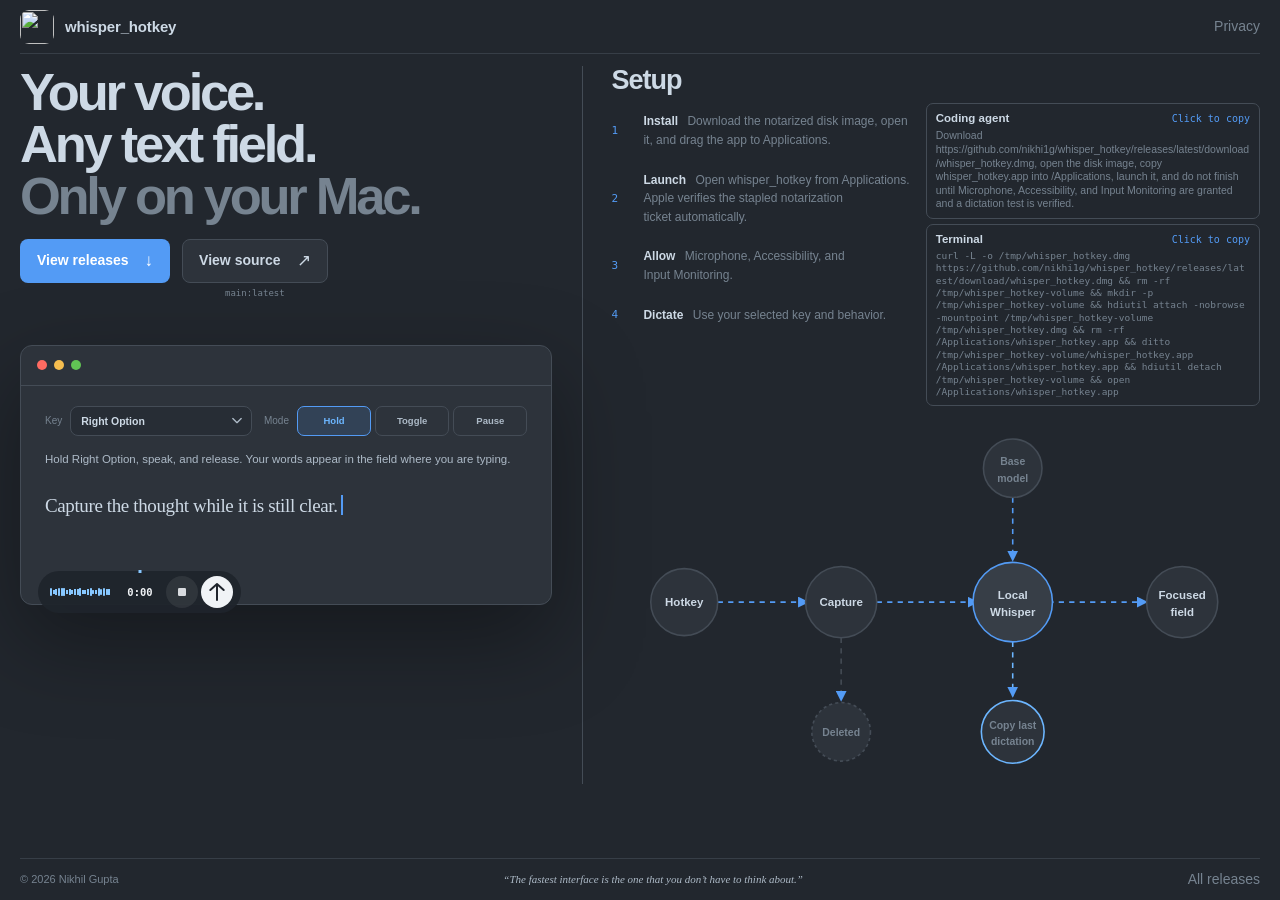
==== commit 0e78cd61: "release: prepare 4.2.8 AirPods recovery" ====
--- a/site/index.html
+++ b/site/index.html
@@ -118,19 +118,19 @@
         <h2 id="overview-title">Setup</h2>
         <div class="setup-paths">
           <ol class="compact-steps">
-            <li><span>1</span><p><strong>Install</strong> Open the disk image and drag the app to Applications.</p></li>
-            <li><span>2</span><p><strong>Open Anyway</strong> The build is signed but not Apple-notarized, so the first launch is blocked. Open System Settings &rsaquo; Privacy &amp; Security, scroll to Security, and choose Open Anyway.</p></li>
+            <li><span>1</span><p><strong>Install</strong> Download the notarized disk image, open it, and drag the app to Applications.</p></li>
+            <li><span>2</span><p><strong>Launch</strong> Open whisper_hotkey from Applications. Apple verifies the stapled notarization ticket automatically.</p></li>
             <li><span>3</span><p><strong>Allow</strong> Microphone, Accessibility, and Input Monitoring.</p></li>
             <li><span>4</span><p><strong>Dictate</strong> Use your selected key and behavior.</p></li>
           </ol>
           <div class="quick-options" aria-label="Copyable setup options">
             <button class="copy-option" type="button" data-copy-option>
               <span class="copy-option-header"><strong>Coding agent</strong><span data-copy-state aria-live="polite">Click to copy</span></span>
-              <span data-copy-content>Download https://github.com/nikhi1g/whisper_hotkey/releases/latest/download/whisper_hotkey.zip, unzip it, copy the app into /Applications, launch it, and do not finish until Microphone, Accessibility, and Input Monitoring are granted and a dictation test is verified.</span>
+              <span data-copy-content>Download https://github.com/nikhi1g/whisper_hotkey/releases/latest/download/whisper_hotkey.dmg, open the disk image, copy whisper_hotkey.app into /Applications, launch it, and do not finish until Microphone, Accessibility, and Input Monitoring are granted and a dictation test is verified.</span>
             </button>
             <button class="copy-option" type="button" data-copy-option>
               <span class="copy-option-header"><strong>Terminal</strong><span data-copy-state aria-live="polite">Click to copy</span></span>
-              <code data-copy-content>curl -L -o /tmp/whisper_hotkey.zip https://github.com/nikhi1g/whisper_hotkey/releases/latest/download/whisper_hotkey.zip &amp;&amp; ditto -x -k /tmp/whisper_hotkey.zip /tmp/whisper_hotkey_app &amp;&amp; rm -rf /Applications/whisper_hotkey.app &amp;&amp; cp -R /tmp/whisper_hotkey_app/whisper_hotkey.app /Applications/ &amp;&amp; open /Applications/whisper_hotkey.app</code>
+              <code data-copy-content>curl -L -o /tmp/whisper_hotkey.dmg https://github.com/nikhi1g/whisper_hotkey/releases/latest/download/whisper_hotkey.dmg &amp;&amp; rm -rf /tmp/whisper_hotkey-volume &amp;&amp; mkdir -p /tmp/whisper_hotkey-volume &amp;&amp; hdiutil attach -nobrowse -mountpoint /tmp/whisper_hotkey-volume /tmp/whisper_hotkey.dmg &amp;&amp; rm -rf /Applications/whisper_hotkey.app &amp;&amp; ditto /tmp/whisper_hotkey-volume/whisper_hotkey.app /Applications/whisper_hotkey.app &amp;&amp; hdiutil detach /tmp/whisper_hotkey-volume &amp;&amp; open /Applications/whisper_hotkey.app</code>
             </button>
           </div>
         </div>
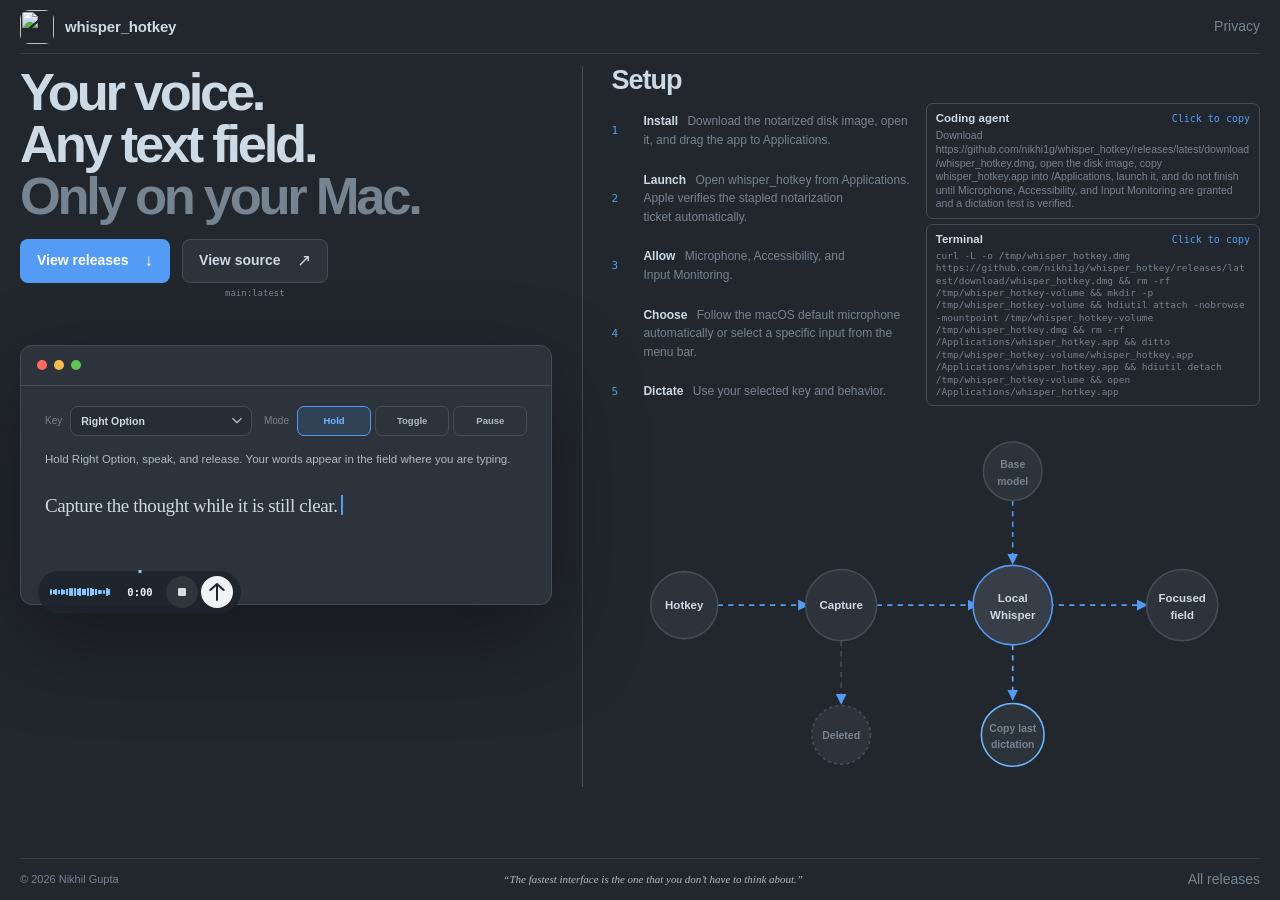
==== commit dd05f9e6: "release: prepare version 4.2.9" ====
--- a/site/index.html
+++ b/site/index.html
@@ -4,9 +4,9 @@
   <meta charset="utf-8">
   <meta name="viewport" content="width=device-width, initial-scale=1">
   <meta name="theme-color" content="#22272e">
-  <meta name="description" content="Private, local hold-to-dictate for Apple Silicon Macs. Download whisper_hotkey for macOS or view the source on GitHub.">
+  <meta name="description" content="Private local dictation for Apple Silicon Macs, with selectable microphones and full-context Model Ready transcription.">
   <meta property="og:title" content="whisper_hotkey: private local dictation for macOS">
-  <meta property="og:description" content="Hold a key, speak, and insert text anywhere. Audio never leaves your Mac.">
+  <meta property="og:description" content="Choose a microphone, dictate locally, and insert text anywhere. Audio never leaves your Mac.">
   <meta property="og:type" content="website">
   <meta property="og:url" content="https://nikhi1g.github.io/whisper_hotkey/">
   <meta property="og:image" content="https://nikhi1g.github.io/whisper_hotkey/assets/icon.png">
@@ -121,7 +121,8 @@
             <li><span>1</span><p><strong>Install</strong> Download the notarized disk image, open it, and drag the app to Applications.</p></li>
             <li><span>2</span><p><strong>Launch</strong> Open whisper_hotkey from Applications. Apple verifies the stapled notarization ticket automatically.</p></li>
             <li><span>3</span><p><strong>Allow</strong> Microphone, Accessibility, and Input Monitoring.</p></li>
-            <li><span>4</span><p><strong>Dictate</strong> Use your selected key and behavior.</p></li>
+            <li><span>4</span><p><strong>Choose</strong> Follow the macOS default microphone automatically or select a specific input from the menu bar.</p></li>
+            <li><span>5</span><p><strong>Dictate</strong> Use your selected key and behavior.</p></li>
           </ol>
           <div class="quick-options" aria-label="Copyable setup options">
             <button class="copy-option" type="button" data-copy-option>
